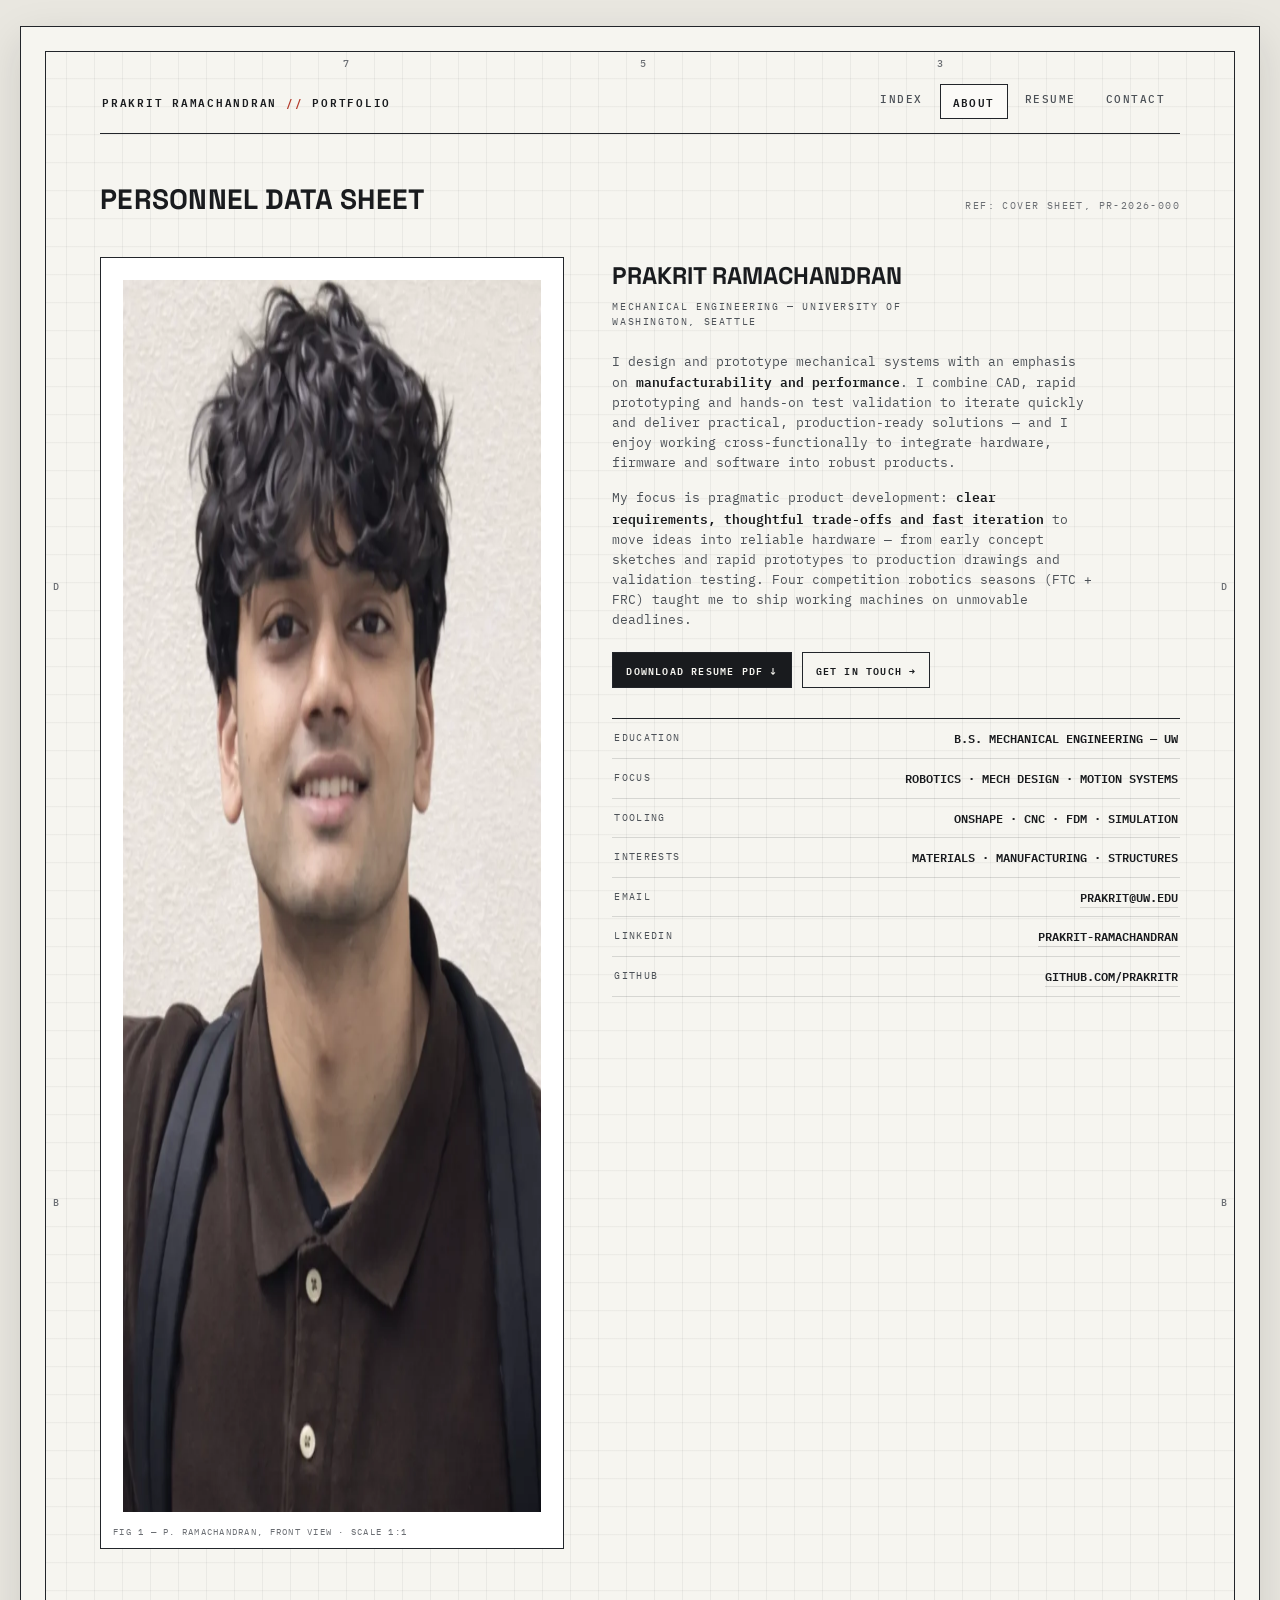
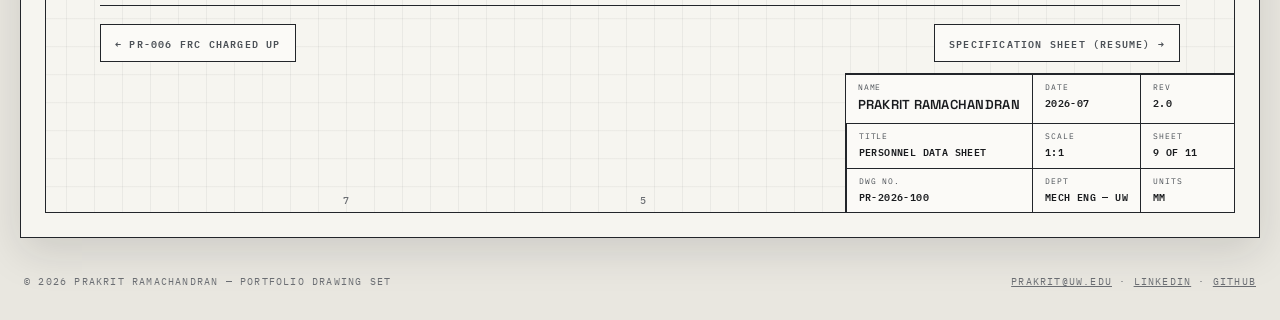
==== about.html @ e2759ec9 "Redesign portfolio as an engineering drawing set Full rebuild of the site (previously hosted only on" ====
<!doctype html>
<html lang="en">
<head>
<meta charset="utf-8"/>
<meta name="viewport" content="width=device-width,initial-scale=1"/>
<title>About — Prakrit Ramachandran</title>
<meta name="description" content="About Prakrit Ramachandran — Mechanical Engineering student at the University of Washington focused on robotics, mechanical design and motion systems."/>
<link rel="icon" type="image/svg+xml" href="/assets/favicon.svg"/>
<link rel="canonical" href="https://prakrit-portfolio.vercel.app/about"/>
<meta property="og:type" content="profile"/>
<meta property="og:title" content="About — Prakrit Ramachandran"/>
<meta property="og:description" content="Mechanical Engineering @ University of Washington — robotics, mechanical design, motion systems."/>
<meta property="og:image" content="https://prakrit-portfolio.vercel.app/assets/img/prakrit-1600.jpg"/>
<meta property="og:url" content="https://prakrit-portfolio.vercel.app/about"/>
<link rel="preconnect" href="https://fonts.googleapis.com">
<link rel="preconnect" href="https://fonts.gstatic.com" crossorigin>
<link href="https://fonts.googleapis.com/css2?family=IBM+Plex+Mono:wght@400;500;600&family=Space+Grotesk:wght@500;600;700&display=swap" rel="stylesheet">
<link rel="stylesheet" href="/styles.css"/>
</head>
<body>

<section class="sheet" aria-label="About Prakrit Ramachandran">
  <div class="sheet-inner">
    <div class="zones" aria-hidden="true">
      <span class="zx" style="left:25%">7</span><span class="zx" style="left:50%">5</span><span class="zx" style="left:75%">3</span>
      <span class="zx b" style="left:25%">7</span><span class="zx b" style="left:50%">5</span><span class="zx b" style="left:75%">3</span>
      <span class="zy" style="top:30%">D</span><span class="zy" style="top:65%">B</span>
      <span class="zy r" style="top:30%">D</span><span class="zy r" style="top:65%">B</span>
    </div>

    <div class="navstrip">
      <a class="brand" href="/">PRAKRIT RAMACHANDRAN <span class="slash">//</span> PORTFOLIO</a>
      <nav aria-label="Primary">
        <a href="/">INDEX</a>
        <a href="/about" aria-current="page">ABOUT</a>
        <a href="/resume">RESUME</a>
        <a href="/contact">CONTACT</a>
      </nav>
    </div>

    <div class="sheet-head">
      <h1>Personnel Data Sheet</h1>
      <span class="ref">REF: COVER SHEET, PR-2026-000</span>
    </div>

    <div class="about-grid">
      <figure class="about-fig">
        <picture>
          <source type="image/webp" srcset="/assets/img/prakrit-800.webp 800w, /assets/img/prakrit-1600.webp 1600w" sizes="(max-width:880px) 92vw, 460px"/>
          <img src="/assets/img/prakrit-1600.jpg" alt="Portrait of Prakrit Ramachandran" width="920" height="1232"/>
        </picture>
        <figcaption>FIG 1 — P. RAMACHANDRAN, FRONT VIEW · SCALE 1:1</figcaption>
      </figure>

      <div class="about-copy">
        <h2>Prakrit Ramachandran</h2>
        <p class="role">MECHANICAL ENGINEERING — UNIVERSITY OF WASHINGTON, SEATTLE</p>
        <p>I design and prototype mechanical systems with an emphasis on <b>manufacturability and performance</b>. I combine CAD, rapid prototyping and hands-on test validation to iterate quickly and deliver practical, production-ready solutions — and I enjoy working cross-functionally to integrate hardware, firmware and software into robust products.</p>
        <p>My focus is pragmatic product development: <b>clear requirements, thoughtful trade-offs and fast iteration</b> to move ideas into reliable hardware — from early concept sketches and rapid prototypes to production drawings and validation testing. Four competition robotics seasons (FTC + FRC) taught me to ship working machines on unmovable deadlines.</p>

        <div class="about-actions">
          <a class="btn solid" href="/assets/resume.pdf" download>DOWNLOAD RESUME PDF ↓</a>
          <a class="btn" href="/contact">GET IN TOUCH →</a>
        </div>

        <dl class="kv">
          <div><dt>EDUCATION</dt><dd>B.S. MECHANICAL ENGINEERING — UW</dd></div>
          <div><dt>FOCUS</dt><dd>ROBOTICS · MECH DESIGN · MOTION SYSTEMS</dd></div>
          <div><dt>TOOLING</dt><dd>ONSHAPE · CNC · FDM · SIMULATION</dd></div>
          <div><dt>INTERESTS</dt><dd>MATERIALS · MANUFACTURING · STRUCTURES</dd></div>
          <div><dt>EMAIL</dt><dd><a href="mailto:prakrit@uw.edu">PRAKRIT@UW.EDU</a></dd></div>
          <div><dt>LINKEDIN</dt><dd><a href="https://www.linkedin.com/in/prakrit-ramachandran-660112269/" target="_blank" rel="noopener">PRAKRIT-RAMACHANDRAN</a></dd></div>
          <div><dt>GITHUB</dt><dd><a href="https://github.com/prakritr" target="_blank" rel="noopener">GITHUB.COM/PRAKRITR</a></dd></div>
        </dl>
      </div>
    </div>

    <nav class="sheetnav" aria-label="Adjacent sheets">
      <a href="/projects/frc-charged-up">← PR-006 FRC CHARGED UP</a>
      <span class="spacer"></span>
      <a href="/resume">SPECIFICATION SHEET (RESUME) →</a>
    </nav>

    <div class="titleblock" role="presentation">
      <div class="tb wide name"><span class="k">NAME</span><span class="v">PRAKRIT RAMACHANDRAN</span></div>
      <div class="tb"><span class="k">DATE</span><span class="v">2026-07</span></div>
      <div class="tb"><span class="k">REV</span><span class="v">2.0</span></div>
      <div class="tb wide"><span class="k">TITLE</span><span class="v">PERSONNEL DATA SHEET</span></div>
      <div class="tb"><span class="k">SCALE</span><span class="v">1:1</span></div>
      <div class="tb"><span class="k">SHEET</span><span class="v">9 OF 11</span></div>
      <div class="tb wide"><span class="k">DWG NO.</span><span class="v">PR-2026-100</span></div>
      <div class="tb"><span class="k">DEPT</span><span class="v">MECH ENG — UW</span></div>
      <div class="tb"><span class="k">UNITS</span><span class="v">MM</span></div>
    </div>
  </div>
</section>

<footer class="footer-note">
  <span>© 2026 PRAKRIT RAMACHANDRAN — PORTFOLIO DRAWING SET</span>
  <span><a href="mailto:prakrit@uw.edu">PRAKRIT@UW.EDU</a> · <a href="https://www.linkedin.com/in/prakrit-ramachandran-660112269/" target="_blank" rel="noopener">LINKEDIN</a> · <a href="https://github.com/prakritr" target="_blank" rel="noopener">GITHUB</a></span>
</footer>

<script src="/script.js" defer></script>
</body>
</html>
---- styles.css ----
/* ============================================================
   PRAKRIT RAMACHANDRAN — ENGINEERING PORTFOLIO
   Design system: "Drawing Sheet" — the site as a drawing set.
   Paper, ink, zone-ruled borders, title blocks, balloons, BOMs.
   ============================================================ */

:root{
  --paper:#F6F5F0;
  --paper2:#FBFAF7;
  --desk:#E9E7E0;
  --ink:#191B1E;
  --ink2:#4C5157;
  --ink3:#6B6E73;
  --line:#22252A;
  --faint:rgba(25,27,30,.14);
  --grid:rgba(25,27,30,.055);
  --accent:#B33A2B;
  --ok:#3E6B4A;
  --mono:'IBM Plex Mono',ui-monospace,SFMono-Regular,Menlo,monospace;
  --disp:'Space Grotesk','Helvetica Neue',Arial,sans-serif;
}

*{box-sizing:border-box;margin:0;padding:0}
html{scroll-behavior:smooth}
@media(prefers-reduced-motion:reduce){html{scroll-behavior:auto}}
body{
  background:var(--desk);
  color:var(--ink);
  font-family:var(--mono);
  font-size:14px;
  line-height:1.55;
  padding:26px 16px 0;
  -webkit-font-smoothing:antialiased;
}
img{max-width:100%;display:block}
a{color:inherit}
:focus-visible{outline:2px solid var(--accent);outline-offset:2px}
::selection{background:#191B1E;color:#F6F5F0}

/* ---------------- sheet chrome ---------------- */
.sheet{position:relative;max-width:1240px;margin:0 auto 32px;background:var(--paper);border:1.5px solid var(--line);box-shadow:0 14px 40px rgba(20,22,25,.13)}
.sheet-inner{
  position:relative;margin:24px;border:1px solid var(--line);
  padding:20px 54px 150px;
  background:linear-gradient(var(--grid) 1px,transparent 1px),linear-gradient(90deg,var(--grid) 1px,transparent 1px);
  background-size:28px 28px;background-position:center;
}
@media(max-width:900px){
  body{padding:14px 8px 0}
  .sheet-inner{margin:12px;padding:16px 20px 20px}
}

/* zone ticks around the frame */
.zones{position:absolute;inset:0;pointer-events:none;font:500 9.5px var(--mono);color:var(--ink3)}
.zones span{position:absolute}
.zx{top:5px}.zx.b{top:auto;bottom:5px}
.zy{left:7px}.zy.r{left:auto;right:7px}
@media(max-width:900px){.zones{display:none}}

/* nav strip (inside every sheet) */
.navstrip{display:flex;justify-content:space-between;align-items:center;gap:14px;flex-wrap:wrap;border-bottom:1px solid var(--line);padding:12px 2px 14px;margin-bottom:44px}
.navstrip .brand{font:600 11px var(--mono);letter-spacing:.16em;text-decoration:none}
.navstrip .brand .slash{color:var(--accent)}
.navstrip nav{display:flex;gap:4px;flex-wrap:wrap}
.navstrip nav a{font:500 10.5px var(--mono);letter-spacing:.14em;text-decoration:none;color:var(--ink2);padding:7px 12px;border:1px solid transparent}
.navstrip nav a:hover{color:var(--ink);border-color:var(--line);background:var(--paper2)}
.navstrip nav a[aria-current="page"]{color:var(--ink);border-color:var(--line);background:var(--paper2);font-weight:600}

/* title block */
.titleblock{position:absolute;right:-1px;bottom:-1px;border:1px solid var(--line);background:var(--paper2);display:grid;grid-template-columns:repeat(4,minmax(88px,auto));font-size:10px;z-index:5}
.tb{border-left:1px solid var(--line);border-top:1px solid var(--line);padding:6px 12px 7px;min-width:94px}
.tb:first-child{border-left:none}
.tb .k{display:block;font-size:8px;letter-spacing:.12em;color:var(--ink2);margin-bottom:2px}
.tb .v{font-weight:600;letter-spacing:.04em}
.tb.wide{grid-column:span 2}
.tb.name .v{font-family:var(--disp);font-size:13px;letter-spacing:.02em}
@media(max-width:900px){
  /* flow the title block at the sheet bottom instead of absolute-overlapping content */
  .titleblock{position:static;margin:36px -20px -16px;grid-template-columns:repeat(3,1fr)}
  .tb{min-width:0}
  .tb.wide{grid-column:span 2}
}

.stamp{position:absolute;left:54px;bottom:34px;right:420px;font-size:9px;letter-spacing:.14em;color:var(--ink3);line-height:2}
.stamp a{color:inherit}
@media(max-width:900px){.stamp{display:none}}
.thirdangle{display:inline-block;vertical-align:-3px;margin-right:10px}

/* sheet head (interior pages) */
.sheet-head{display:flex;justify-content:space-between;align-items:baseline;gap:14px;flex-wrap:wrap;margin-bottom:36px}
.sheet-head h1,.sheet-head h2{font-family:var(--disp);font-weight:700;font-size:clamp(21px,3.2vw,28px);letter-spacing:.01em;text-transform:uppercase}
.sheet-head .ref{font-size:10px;letter-spacing:.14em;color:var(--ink3)}
.sheet-head .ref a{text-decoration:none;border-bottom:1px solid var(--faint)}
.sheet-head .ref a:hover{border-bottom-color:var(--ink);color:var(--ink)}

/* ---------------- cover ---------------- */
.cover-meta{display:flex;justify-content:space-between;gap:12px;flex-wrap:wrap;font-size:10px;letter-spacing:.16em;color:var(--ink2);text-transform:uppercase;margin-bottom:56px}
.cover-title{font-family:var(--disp);font-weight:700;font-size:clamp(40px,7.2vw,92px);line-height:.98;letter-spacing:-.015em;text-transform:uppercase}
.cover-title .thin{color:var(--ink2);font-weight:500}
.cover-sub{margin-top:26px;font-size:13px;max-width:580px;color:var(--ink2)}
.cover-sub b{color:var(--ink);font-weight:600}

.dim{position:relative;height:30px;margin-top:32px;max-width:640px}
.dim .bar{position:absolute;left:0;right:0;top:14px;border-top:1px solid var(--ink)}
.dim .bar:before,.dim .bar:after{content:"";position:absolute;top:-4.5px;border:solid var(--ink);border-width:0 0 1px 1px;width:8px;height:8px}
.dim .bar:before{left:0;transform:rotate(45deg);transform-origin:left bottom}
.dim .bar:after{right:0;transform:rotate(-135deg) translate(1px,-1px)}
.dim .ext{position:absolute;top:4px;height:20px;border-left:1px solid var(--ink)}
.dim .lbl{position:absolute;left:50%;top:14px;transform:translate(-50%,-50%);background:var(--paper);padding:0 10px;font-size:9.5px;letter-spacing:.1em;white-space:nowrap}
@media(max-width:640px){.dim .lbl{font-size:8px;letter-spacing:.06em}}

.cover-tags{margin-top:48px;display:flex;gap:10px;flex-wrap:wrap}
.tag{border:1px solid var(--line);padding:6px 12px;font-size:10px;letter-spacing:.12em;background:var(--paper2)}

/* ---------------- drawing register ---------------- */
.register{margin-top:64px}
.reg-cap{display:flex;justify-content:space-between;gap:10px;flex-wrap:wrap;font-size:10px;letter-spacing:.16em;color:var(--ink2);margin-bottom:10px}
table.reg{width:100%;border-collapse:collapse;background:var(--paper2);font-size:12px}
.reg th{font-size:9px;letter-spacing:.14em;color:var(--ink2);font-weight:500;text-align:left;border:1px solid var(--line);padding:7px 12px;background:var(--paper)}
.reg td{border:1px solid var(--line);padding:0}
.reg td.plain{padding:9px 12px}
.reg .rowlink{display:block;padding:9px 12px;text-decoration:none}
.reg tr:hover td{background:#F1EFE8}
.reg td.no{font-weight:600;white-space:nowrap}
.reg .cat{font-size:9px;letter-spacing:.12em;border:1px solid var(--line);padding:2px 7px;white-space:nowrap}
.reg .cat.p{background:#E8EEE6}
.reg .cat.c{background:#EDE6DF}
.reg a.media{text-decoration:none;border-bottom:1px solid var(--faint)}
.reg a.media:hover{border-bottom-color:var(--ink)}
@media(max-width:760px){
  .reg .hide-m{display:none}
}

/* ---------------- filter pills ---------------- */
.filters{display:flex;gap:8px;flex-wrap:wrap;margin:0 0 26px}
.pill{font:600 10px var(--mono);letter-spacing:.14em;border:1px solid var(--line);background:var(--paper2);padding:8px 16px;cursor:pointer;transition:all .15s}
.pill:hover{background:var(--ink);color:var(--paper)}
.pill[aria-pressed="true"]{background:var(--ink);color:var(--paper)}

/* ---------------- project views grid ---------------- */
.views{display:grid;grid-template-columns:1fr 1fr;gap:32px}
@media(max-width:820px){.views{grid-template-columns:1fr}}
.view{border:1px solid var(--line);background:var(--paper2);display:flex;flex-direction:column}
.view.hidden{display:none}
.view .img{position:relative;background:#fff;border-bottom:1px solid var(--line);aspect-ratio:4/3;overflow:hidden}
.view .img a{display:block;width:100%;height:100%}
.view .img img{width:100%;height:100%;object-fit:contain;padding:14px;transition:transform .35s ease}
.view:hover .img img{transform:scale(1.035)}
@media(prefers-reduced-motion:reduce){.view .img img,.view:hover .img img{transition:none;transform:none}}
.view .img .viewlbl{position:absolute;left:10px;top:8px;font-size:9px;letter-spacing:.14em;color:var(--ink3);z-index:2}
.view .img .dwgno{position:absolute;right:10px;top:8px;font-size:9px;letter-spacing:.1em;color:var(--ink3);z-index:2}
.view .meta{padding:14px 16px 16px;display:flex;flex-direction:column;flex:1}
.view .meta h3{font-family:var(--disp);font-size:17px;font-weight:600;letter-spacing:.01em}
.view .meta h3 a{text-decoration:none}
.view .meta h3 a:hover{color:var(--accent)}
.view .meta p{font-size:11.5px;color:var(--ink2);margin-top:6px;flex:1}
.view .links{display:flex;gap:8px;margin-top:14px;flex-wrap:wrap}

/* buttons */
.btn{display:inline-block;font:600 10px var(--mono);letter-spacing:.12em;border:1px solid var(--line);padding:8px 13px;text-decoration:none;background:var(--paper);transition:all .15s;cursor:pointer}
.btn:hover{background:var(--ink);color:var(--paper)}
.btn.solid{background:var(--ink);color:var(--paper)}
.btn.solid:hover{background:var(--accent);border-color:var(--accent)}

/* ---------------- case study (project sheets) ---------------- */
.cs{display:grid;grid-template-columns:1.12fr .88fr;gap:44px;align-items:start}
@media(max-width:880px){.cs{grid-template-columns:1fr}}
.cs-fig{position:relative;border:1px solid var(--line);background:#fff;padding:28px 24px 40px}
.cs-fig img{width:100%}
.cs-fig figcaption{position:absolute;left:12px;bottom:10px;right:12px;font-size:9px;letter-spacing:.14em;color:var(--ink3)}
.balloon{position:absolute;width:24px;height:24px;border:1.25px solid var(--ink);border-radius:50%;background:var(--paper2);display:flex;align-items:center;justify-content:center;font:600 11px var(--mono);z-index:3}
.leader{position:absolute;background:var(--ink);height:1px;transform-origin:left center;z-index:2;opacity:.8}

.cs-notes h2{font-family:var(--disp);font-size:19px;font-weight:700;text-transform:uppercase;margin-bottom:4px}
.cs-notes .sub{font-size:10px;letter-spacing:.14em;color:var(--ink2);margin-bottom:20px}
.notelist{list-style:none;counter-reset:n;margin-bottom:28px}
.notelist li{counter-increment:n;position:relative;padding:11px 0 11px 40px;border-top:1px solid var(--faint);font-size:12.5px;color:var(--ink2)}
.notelist li b{color:var(--ink)}
.notelist li:last-child{border-bottom:1px solid var(--faint)}
.notelist li:before{content:counter(n);position:absolute;left:0;top:10px;width:23px;height:23px;border:1.25px solid var(--ink);border-radius:50%;display:flex;align-items:center;justify-content:center;font:600 11px var(--mono);background:var(--paper2);color:var(--ink)}

table.spec{width:100%;border-collapse:collapse;font-size:11px;background:var(--paper2)}
.spec caption{caption-side:top;text-align:left;font-size:10px;letter-spacing:.16em;color:var(--ink2);padding-bottom:8px}
.spec th{font-size:9px;letter-spacing:.12em;font-weight:500;color:var(--ink2);border:1px solid var(--line);padding:6px 10px;background:var(--paper);text-align:left}
.spec td{border:1px solid var(--line);padding:7px 10px}
.spec td.k{color:var(--ink2);font-size:9.5px;letter-spacing:.1em;width:38%}
.spec td.v{font-weight:600}

.cs-actions{margin-top:24px;display:flex;gap:10px;flex-wrap:wrap}

/* video block */
.video-block{margin-top:52px}
.video-cap{font-size:10px;letter-spacing:.16em;color:var(--ink2);margin-bottom:10px;display:flex;justify-content:space-between;gap:10px;flex-wrap:wrap}
.yt{position:relative;border:1px solid var(--line);background:#000;aspect-ratio:16/9;overflow:hidden;cursor:pointer;padding:0;display:block;width:100%}
.yt img{width:100%;height:100%;object-fit:cover;opacity:.85}
.yt .play{position:absolute;left:50%;top:50%;transform:translate(-50%,-50%);width:74px;height:50px;background:var(--paper);border:1.5px solid var(--line);display:flex;align-items:center;justify-content:center;transition:all .15s}
.yt:hover .play{background:var(--accent);border-color:var(--accent)}
.yt .play svg{fill:var(--ink)}
.yt:hover .play svg{fill:#fff}
.yt .ytlbl{position:absolute;left:10px;top:8px;font:600 9px var(--mono);letter-spacing:.14em;color:#fff;background:rgba(0,0,0,.55);padding:4px 8px}
.yt iframe{position:absolute;inset:0;width:100%;height:100%;border:0}

/* prev / next sheet nav */
.sheetnav{display:flex;justify-content:space-between;gap:10px;margin-top:56px;padding-top:18px;border-top:1px solid var(--line)}
.sheetnav a{font:600 10px var(--mono);letter-spacing:.12em;text-decoration:none;color:var(--ink2);border:1px solid var(--line);background:var(--paper2);padding:9px 14px}
.sheetnav a:hover{background:var(--ink);color:var(--paper)}
.sheetnav .spacer{flex:1}

/* ---------------- about ---------------- */
.about-grid{display:grid;grid-template-columns:.9fr 1.1fr;gap:48px;align-items:start}
@media(max-width:880px){.about-grid{grid-template-columns:1fr}}
.about-fig{position:relative;border:1px solid var(--line);background:#fff;padding:22px 22px 36px}
.about-fig figcaption{position:absolute;left:12px;bottom:9px;font-size:9px;letter-spacing:.14em;color:var(--ink3)}
.about-copy h2{font-family:var(--disp);font-size:24px;font-weight:700;text-transform:uppercase}
.about-copy .role{font-size:10px;letter-spacing:.16em;color:var(--ink2);margin:4px 0 22px}
.about-copy p{font-size:13px;color:var(--ink2);margin-bottom:14px;max-width:60ch}
.about-copy p b{color:var(--ink);font-weight:600}
.about-actions{display:flex;gap:10px;flex-wrap:wrap;margin:22px 0 30px}
.kv{border-top:1px solid var(--line)}
.kv div{display:flex;justify-content:space-between;gap:14px;padding:10px 2px;border-bottom:1px solid var(--faint);font-size:12px}
.kv dt{color:var(--ink2);font-size:9.5px;letter-spacing:.14em;padding-top:2px}
.kv dd{font-weight:600;text-align:right}
.kv dd a{text-decoration:none;border-bottom:1px solid var(--faint)}
.kv dd a:hover{border-bottom-color:var(--ink)}

/* ---------------- resume ---------------- */
.resume-actions{display:flex;gap:10px;flex-wrap:wrap;margin-bottom:26px}
.resume-frame{border:1px solid var(--line);background:#fff;padding:14px}
.resume-frame object{width:100%;height:1100px}
.resume-frame .fallback{padding:0}
@media(max-width:880px){.resume-frame object{height:70vh}}

/* ---------------- contact ---------------- */
.contact-grid{display:grid;grid-template-columns:1.05fr .95fr;gap:48px;align-items:start}
@media(max-width:880px){.contact-grid{grid-template-columns:1fr}}
.contact-lede{font-size:13px;color:var(--ink2);max-width:58ch;margin-bottom:26px}
.bigmail{font-family:var(--disp);font-weight:700;font-size:clamp(22px,3.6vw,34px);text-decoration:none;border-bottom:2px solid var(--ink);letter-spacing:-.01em}
.bigmail:hover{color:var(--accent);border-color:var(--accent)}
.channels{margin-top:34px}
form.rfq label{display:block;font-size:10px;letter-spacing:.14em;color:var(--ink2);margin:0 0 16px}
form.rfq input,form.rfq textarea{display:block;width:100%;margin-top:6px;border:1px solid var(--line);background:#fff;padding:11px 12px;font:400 13px var(--mono);color:var(--ink)}
form.rfq input:focus,form.rfq textarea:focus{outline:2px solid var(--ink);outline-offset:-1px}
form.rfq .hint{font-size:9.5px;letter-spacing:.08em;color:var(--ink3);margin-top:10px}

/* ---------------- footer ---------------- */
.footer-note{max-width:1240px;margin:0 auto;padding:4px 4px 30px;display:flex;justify-content:space-between;gap:10px;flex-wrap:wrap;font-size:10px;letter-spacing:.12em;color:#6B6E73}
.footer-note a{color:inherit}

/* ---------------- print ---------------- */
@media print{
  body{background:#fff;padding:0}
  .sheet{box-shadow:none;margin:0 0 8mm;border-width:1px}
  .navstrip,.footer-note,.filters,.sheetnav{display:none}
  .sheet-inner{background:none}
}
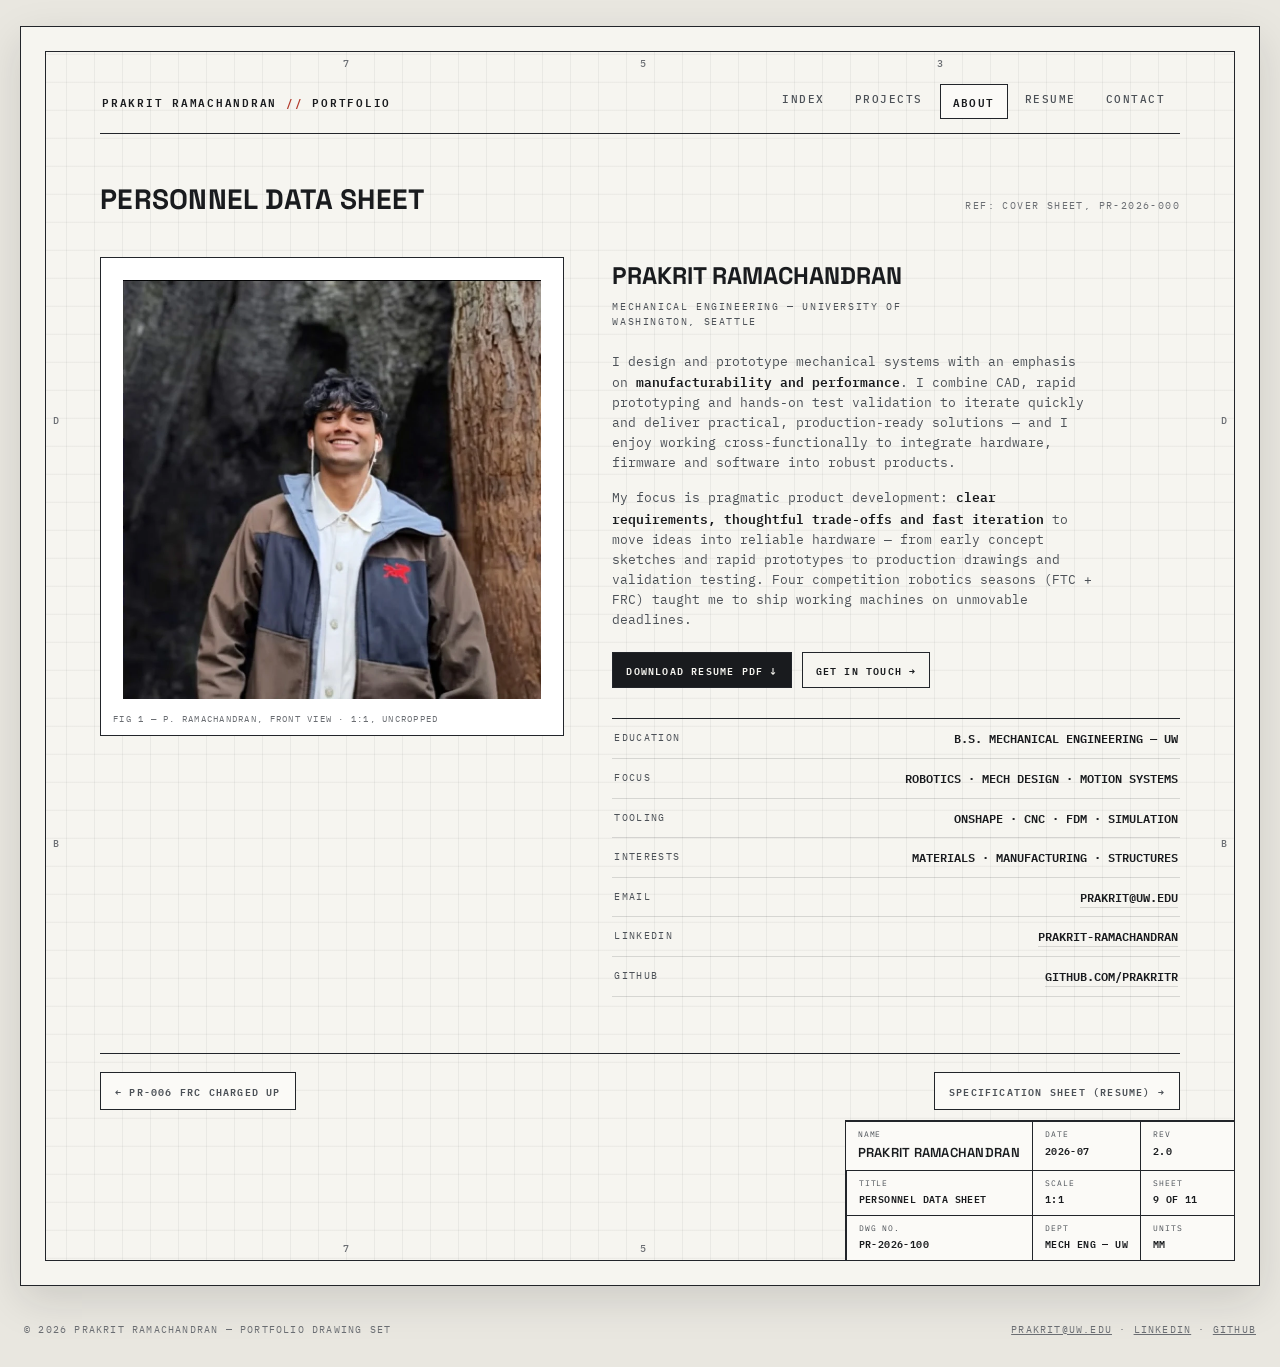
==== commit 786e0233: "Tabbed navigation, new resume, new profile photo - Split the long homepage into definite tabs: INDEX" ====
--- a/about.html
+++ b/about.html
@@ -10,7 +10,7 @@
 <meta property="og:type" content="profile"/>
 <meta property="og:title" content="About — Prakrit Ramachandran"/>
 <meta property="og:description" content="Mechanical Engineering @ University of Washington — robotics, mechanical design, motion systems."/>
-<meta property="og:image" content="https://prakrit-portfolio.vercel.app/assets/img/prakrit-1600.jpg"/>
+<meta property="og:image" content="https://prakrit-portfolio.vercel.app/assets/img/prakrit-800.jpg"/>
 <meta property="og:url" content="https://prakrit-portfolio.vercel.app/about"/>
 <link rel="preconnect" href="https://fonts.googleapis.com">
 <link rel="preconnect" href="https://fonts.gstatic.com" crossorigin>
@@ -32,6 +32,7 @@
       <a class="brand" href="/">PRAKRIT RAMACHANDRAN <span class="slash">//</span> PORTFOLIO</a>
       <nav aria-label="Primary">
         <a href="/">INDEX</a>
+        <a href="/projects">PROJECTS</a>
         <a href="/about" aria-current="page">ABOUT</a>
         <a href="/resume">RESUME</a>
         <a href="/contact">CONTACT</a>
@@ -46,10 +47,10 @@
     <div class="about-grid">
       <figure class="about-fig">
         <picture>
-          <source type="image/webp" srcset="/assets/img/prakrit-800.webp 800w, /assets/img/prakrit-1600.webp 1600w" sizes="(max-width:880px) 92vw, 460px"/>
-          <img src="/assets/img/prakrit-1600.jpg" alt="Portrait of Prakrit Ramachandran" width="920" height="1232"/>
+          <source type="image/webp" srcset="/assets/img/prakrit-400.webp 400w, /assets/img/prakrit-800.webp 800w" sizes="(max-width:880px) 92vw, 460px"/>
+          <img src="/assets/img/prakrit-800.jpg" alt="Portrait of Prakrit Ramachandran" width="800" height="800" style="aspect-ratio:1/1;width:100%;height:auto;object-fit:contain"/>
         </picture>
-        <figcaption>FIG 1 — P. RAMACHANDRAN, FRONT VIEW · SCALE 1:1</figcaption>
+        <figcaption>FIG 1 — P. RAMACHANDRAN, FRONT VIEW · 1:1, UNCROPPED</figcaption>
       </figure>
 
       <div class="about-copy">
--- a/styles.css
+++ b/styles.css
@@ -225,10 +225,9 @@
 
 /* ---------------- resume ---------------- */
 .resume-actions{display:flex;gap:10px;flex-wrap:wrap;margin-bottom:26px}
-.resume-frame{border:1px solid var(--line);background:#fff;padding:14px}
-.resume-frame object{width:100%;height:1100px}
-.resume-frame .fallback{padding:0}
-@media(max-width:880px){.resume-frame object{height:70vh}}
+.resume-frame{border:1px solid var(--line);background:#fff;padding:22px;max-width:1080px}
+.resume-frame img{width:100%;height:auto;display:block;border:1px solid var(--faint)}
+@media(max-width:880px){.resume-frame{padding:10px}}
 
 /* ---------------- contact ---------------- */
 .contact-grid{display:grid;grid-template-columns:1.05fr .95fr;gap:48px;align-items:start}
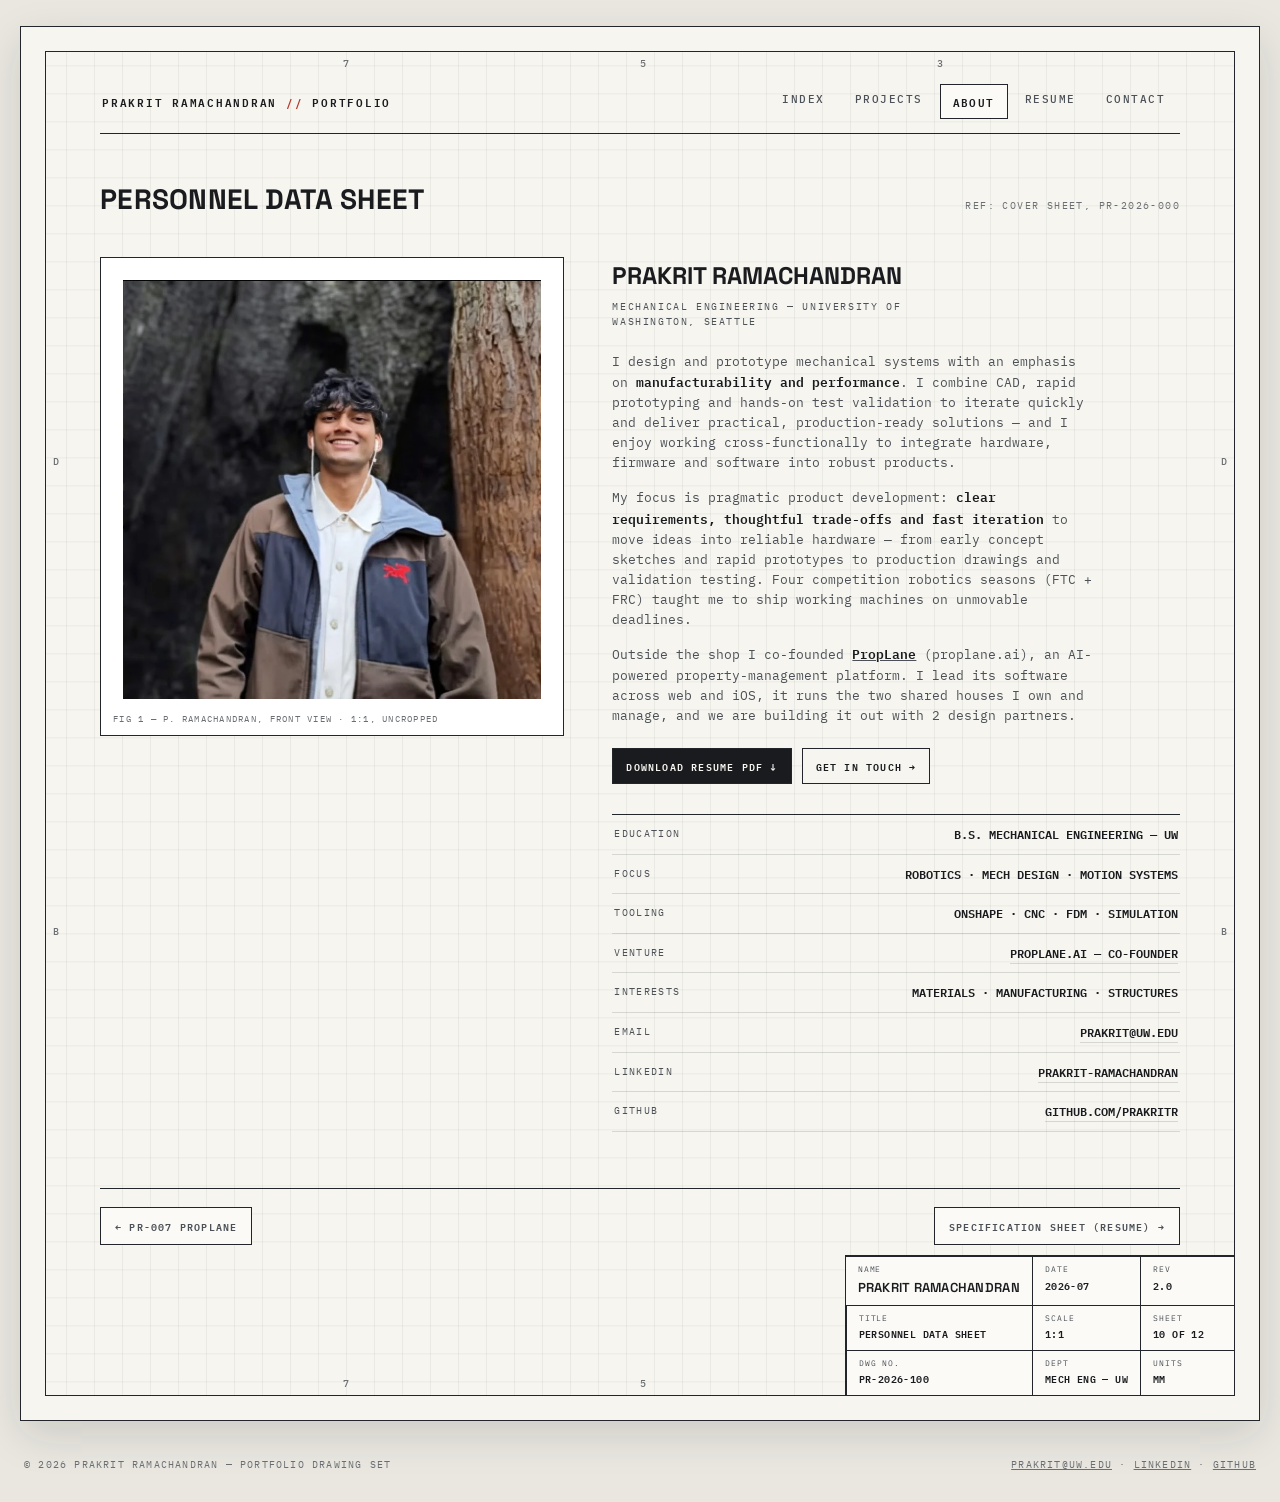
==== commit d480bfdb: "Add PR-007 PropLane sheet; new resume (PropLane, no GPA); renumber to 12 sheets Co-Authored-By: Clau" ====
--- a/about.html
+++ b/about.html
@@ -58,6 +58,7 @@
         <p class="role">MECHANICAL ENGINEERING — UNIVERSITY OF WASHINGTON, SEATTLE</p>
         <p>I design and prototype mechanical systems with an emphasis on <b>manufacturability and performance</b>. I combine CAD, rapid prototyping and hands-on test validation to iterate quickly and deliver practical, production-ready solutions — and I enjoy working cross-functionally to integrate hardware, firmware and software into robust products.</p>
         <p>My focus is pragmatic product development: <b>clear requirements, thoughtful trade-offs and fast iteration</b> to move ideas into reliable hardware — from early concept sketches and rapid prototypes to production drawings and validation testing. Four competition robotics seasons (FTC + FRC) taught me to ship working machines on unmovable deadlines.</p>
+        <p>Outside the shop I co-founded <a href="/projects/proplane"><b>PropLane</b></a> (proplane.ai), an AI-powered property-management platform. I lead its software across web and iOS, it runs the two shared houses I own and manage, and we are building it out with 2 design partners.</p>
 
         <div class="about-actions">
           <a class="btn solid" href="/assets/resume.pdf" download>DOWNLOAD RESUME PDF ↓</a>
@@ -68,6 +69,7 @@
           <div><dt>EDUCATION</dt><dd>B.S. MECHANICAL ENGINEERING — UW</dd></div>
           <div><dt>FOCUS</dt><dd>ROBOTICS · MECH DESIGN · MOTION SYSTEMS</dd></div>
           <div><dt>TOOLING</dt><dd>ONSHAPE · CNC · FDM · SIMULATION</dd></div>
+          <div><dt>VENTURE</dt><dd><a href="https://proplane.ai" target="_blank" rel="noopener">PROPLANE.AI — CO-FOUNDER</a></dd></div>
           <div><dt>INTERESTS</dt><dd>MATERIALS · MANUFACTURING · STRUCTURES</dd></div>
           <div><dt>EMAIL</dt><dd><a href="mailto:prakrit@uw.edu">PRAKRIT@UW.EDU</a></dd></div>
           <div><dt>LINKEDIN</dt><dd><a href="https://www.linkedin.com/in/prakrit-ramachandran-660112269/" target="_blank" rel="noopener">PRAKRIT-RAMACHANDRAN</a></dd></div>
@@ -77,7 +79,7 @@
     </div>
 
     <nav class="sheetnav" aria-label="Adjacent sheets">
-      <a href="/projects/frc-charged-up">← PR-006 FRC CHARGED UP</a>
+      <a href="/projects/proplane">← PR-007 PROPLANE</a>
       <span class="spacer"></span>
       <a href="/resume">SPECIFICATION SHEET (RESUME) →</a>
     </nav>
@@ -88,7 +90,7 @@
       <div class="tb"><span class="k">REV</span><span class="v">2.0</span></div>
       <div class="tb wide"><span class="k">TITLE</span><span class="v">PERSONNEL DATA SHEET</span></div>
       <div class="tb"><span class="k">SCALE</span><span class="v">1:1</span></div>
-      <div class="tb"><span class="k">SHEET</span><span class="v">9 OF 11</span></div>
+      <div class="tb"><span class="k">SHEET</span><span class="v">10 OF 12</span></div>
       <div class="tb wide"><span class="k">DWG NO.</span><span class="v">PR-2026-100</span></div>
       <div class="tb"><span class="k">DEPT</span><span class="v">MECH ENG — UW</span></div>
       <div class="tb"><span class="k">UNITS</span><span class="v">MM</span></div>
--- a/styles.css
+++ b/styles.css
@@ -125,6 +125,7 @@
 .reg .cat{font-size:9px;letter-spacing:.12em;border:1px solid var(--line);padding:2px 7px;white-space:nowrap}
 .reg .cat.p{background:#E8EEE6}
 .reg .cat.c{background:#EDE6DF}
+.reg .cat.s{background:#E3E9F2}
 .reg a.media{text-decoration:none;border-bottom:1px solid var(--faint)}
 .reg a.media:hover{border-bottom-color:var(--ink)}
 @media(max-width:760px){
